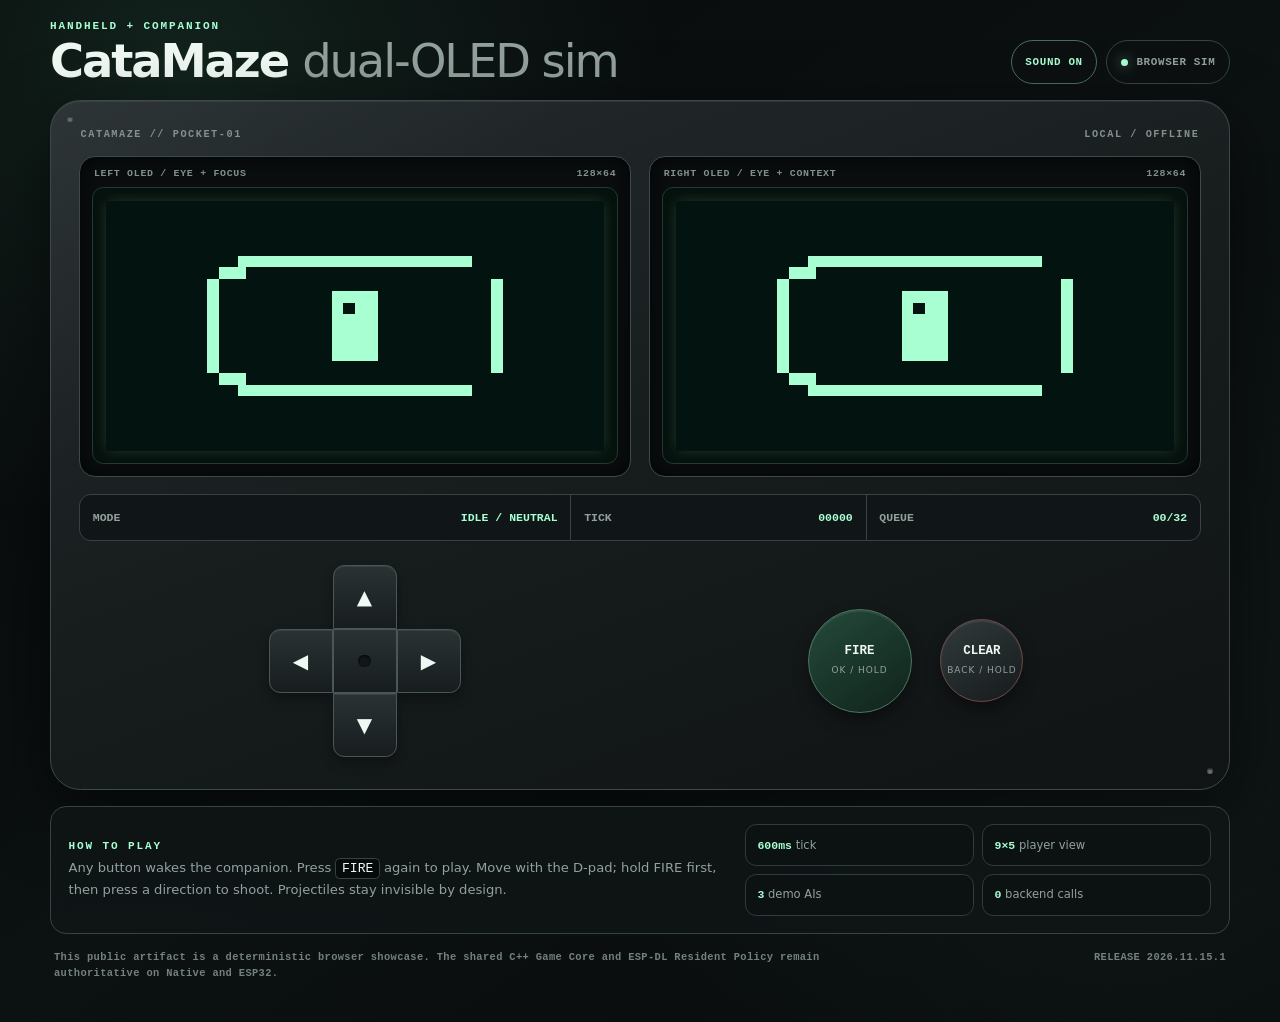
==== showcase/index.html @ 379202e7 "feat: add static dual-OLED browser showcase" ====
<!--
Created at: 2026-11-15 06:38 EST
Created by: Codex
Last Modified at: 2026-11-15 06:38 EST
Last Modified by: Codex
Defines the accessible, backend-free CataMaze dual-OLED showcase.
-->
<!doctype html>
<html lang="en">
  <head>
    <meta charset="utf-8">
    <meta name="viewport" content="width=device-width, initial-scale=1, viewport-fit=cover">
    <meta name="theme-color" content="#080b0c">
    <meta name="description" content="Play the backend-free dual-screen CataMaze browser simulation.">
    <title>CataMaze — Dual-OLED Browser Sim</title>
    <link rel="stylesheet" href="./app.css">
    <script src="./app.js" defer></script>
  </head>
  <body data-release="2026.11.15.1">
    <main class="shell">
      <header class="topbar">
        <div>
          <p class="eyebrow">HANDHELD + COMPANION</p>
          <h1>CataMaze <span>dual-OLED sim</span></h1>
        </div>
        <div class="runtime-cluster">
          <button class="sound-toggle" id="sound-toggle" type="button" aria-pressed="true">
            SOUND ON
          </button>
          <div class="runtime-badge" aria-label="This simulation runs locally in your browser">
            <span aria-hidden="true"></span>BROWSER SIM
          </div>
        </div>
      </header>

      <section class="device" aria-label="CataMaze handheld browser simulation">
        <div class="device-mark">
          <span>CATAMAZE // POCKET-01</span>
          <span>LOCAL / OFFLINE</span>
        </div>

        <div class="screens">
          <article class="screen-module">
            <div class="screen-heading"><span>LEFT OLED / EYE + FOCUS</span><span>128×64</span></div>
            <div class="screen-bezel">
              <canvas id="map-screen" width="128" height="64" role="img"
                aria-label="Left OLED showing the companion eye, menus, or nine by five local map">
                Left OLED display.
              </canvas>
            </div>
          </article>

          <article class="screen-module">
            <div class="screen-heading"><span>RIGHT OLED / EYE + CONTEXT</span><span>128×64</span></div>
            <div class="screen-bezel">
              <canvas id="hud-screen" width="128" height="64" role="img"
                aria-label="Right OLED showing the companion eye, context, or icon HUD">
                Right OLED display.
              </canvas>
            </div>
          </article>
        </div>

        <div class="status-strip" aria-live="polite" aria-atomic="true">
          <span><b>MODE</b><i id="status">IDLE</i></span>
          <span><b>TICK</b><i id="tick">00000</i></span>
          <span><b>QUEUE</b><i id="queue">00/32</i></span>
        </div>

        <div class="control-deck">
          <section class="dpad-panel" aria-label="Directional controls">
            <button class="key direction up" type="button" data-direction="UP" aria-label="Up">▲</button>
            <button class="key direction left" type="button" data-direction="LEFT" aria-label="Left">◀</button>
            <div class="dpad-center" aria-hidden="true"><span></span></div>
            <button class="key direction right" type="button" data-direction="RIGHT" aria-label="Right">▶</button>
            <button class="key direction down" type="button" data-direction="DOWN" aria-label="Down">▼</button>
          </section>

          <section class="action-panel" aria-label="Action controls">
            <button class="round-key fire" id="fire" type="button"
              aria-label="FIRE: confirm, or hold before a direction to shoot">
              <span>FIRE</span><small>OK / HOLD</small>
            </button>
            <button class="round-key clear" id="clear" type="button"
              aria-label="CLEAR: tap to go back or clear queue; hold 0.8 seconds to pause">
              <span>CLEAR</span><small>BACK / HOLD</small>
              <i aria-hidden="true"></i>
            </button>
          </section>
        </div>
      </section>

      <aside class="guide" aria-label="Control guide">
        <div>
          <p class="eyebrow">HOW TO PLAY</p>
          <p>Any button wakes the companion. Press <kbd>FIRE</kbd> again to play. Move with the D-pad; hold FIRE first, then press a direction to shoot. Projectiles stay invisible by design.</p>
        </div>
        <div class="legend" aria-label="Simulation facts">
          <span><b>600ms</b> tick</span>
          <span><b>9×5</b> player view</span>
          <span><b>3</b> demo AIs</span>
          <span><b>0</b> backend calls</span>
        </div>
      </aside>

      <footer>
        <p>This public artifact is a deterministic browser showcase. The shared C++ Game Core and ESP-DL Resident Policy remain authoritative on Native and ESP32.</p>
        <p>RELEASE 2026.11.15.1</p>
      </footer>
    </main>
  </body>
</html>
---- showcase/app.css ----
/*
Created at: 2026-11-15 06:38 EST
Created by: Codex
Last Modified at: 2026-11-15 06:38 EST
Last Modified by: Codex
Styles the responsive static handheld with immediate, accessible physical feedback.
*/

:root {
  color-scheme: dark;
  --bg: #080b0c;
  --panel: #121718;
  --panel-hi: #1b2324;
  --line: #364344;
  --ink: #eff8f2;
  --muted: #92a19c;
  --mint: #a7ffd2;
  --mint-deep: #0d2b21;
  --danger: #ff837b;
  --shadow: rgba(0, 0, 0, 0.55);
  font: 100%/1.5 ui-sans-serif, system-ui, -apple-system, BlinkMacSystemFont, "Segoe UI", sans-serif;
}

* { box-sizing: border-box; }

html { min-width: 320px; background: var(--bg); }

body {
  min-width: 320px;
  min-height: 100svh;
  margin: 0;
  color: var(--ink);
  background:
    radial-gradient(circle at 14% 6%, rgba(67, 150, 112, 0.17), transparent 30rem),
    radial-gradient(circle at 90% 75%, rgba(61, 92, 82, 0.12), transparent 34rem),
    linear-gradient(145deg, #07090a 0%, #0c1112 52%, #080b0c 100%);
  -webkit-tap-highlight-color: transparent;
}

button { font: inherit; }

.shell {
  width: min(1180px, calc(100% - 2rem));
  margin: 0 auto;
  padding: max(1.25rem, env(safe-area-inset-top)) max(0px, env(safe-area-inset-right))
    max(2.5rem, env(safe-area-inset-bottom)) max(0px, env(safe-area-inset-left));
}

.topbar {
  display: flex;
  align-items: flex-end;
  justify-content: space-between;
  gap: 1.5rem;
  margin-bottom: 1rem;
}

.eyebrow {
  margin: 0 0 0.3rem;
  color: var(--mint);
  font: 750 0.69rem/1.2 ui-monospace, SFMono-Regular, Menlo, monospace;
  letter-spacing: 0.17em;
}

h1 {
  margin: 0;
  font-size: clamp(1.75rem, 4.2vw, 2.9rem);
  line-height: 1;
  letter-spacing: -0.045em;
  font-optical-sizing: auto;
}

h1 span { color: var(--muted); font-weight: 430; }

.runtime-cluster {
  display: flex;
  align-items: center;
  gap: 0.55rem;
}

.runtime-badge,
.sound-toggle {
  min-height: 2.75rem;
  border: 1px solid var(--line);
  border-radius: 999px;
  color: var(--muted);
  background: rgba(12, 17, 18, 0.76);
  font: 750 0.68rem/1 ui-monospace, SFMono-Regular, Menlo, monospace;
  letter-spacing: 0.06em;
}

.runtime-badge {
  display: flex;
  align-items: center;
  gap: 0.5rem;
  padding: 0 0.85rem;
}

.runtime-badge span {
  width: 0.48rem;
  height: 0.48rem;
  border-radius: 50%;
  background: var(--mint);
  box-shadow: 0 0 0.8rem rgba(167, 255, 210, 0.62);
}

.sound-toggle {
  padding: 0 0.85rem;
  cursor: pointer;
  touch-action: manipulation;
}

.sound-toggle[aria-pressed="true"] { border-color: #47705f; color: var(--mint); }
.sound-toggle:active { transform: scale(0.97); }

.device {
  position: relative;
  padding: 1.75rem;
  overflow: hidden;
  border: 1px solid #3c4849;
  border-radius: 1.9rem;
  background:
    linear-gradient(145deg, rgba(255, 255, 255, 0.045), transparent 25%),
    linear-gradient(160deg, #252c2d 0%, #161b1c 54%, #101415 100%);
  box-shadow: 0 1.5rem 4.4rem var(--shadow), inset 0 1px rgba(255, 255, 255, 0.065);
}

.device::before,
.device::after {
  position: absolute;
  width: 0.38rem;
  height: 0.38rem;
  border-radius: 50%;
  background: #687173;
  box-shadow: inset 0 1px 2px #111;
  content: "";
}

.device::before { top: 0.9rem; left: 1rem; }
.device::after { right: 1rem; bottom: 0.9rem; }

.device-mark {
  display: flex;
  justify-content: space-between;
  gap: 1rem;
  margin: 0 0.1rem 1rem;
  color: #83908e;
  font: 750 0.64rem/1 ui-monospace, SFMono-Regular, Menlo, monospace;
  letter-spacing: 0.15em;
}

.screens {
  display: grid;
  grid-template-columns: repeat(2, minmax(0, 1fr));
  gap: 1.1rem;
}

.screen-module {
  min-width: 0;
  padding: 0.75rem;
  border: 1px solid #3e494a;
  border-radius: 1rem;
  background: #0a0e0f;
  box-shadow: inset 0 0 1.4rem #030505;
}

.screen-heading {
  display: flex;
  justify-content: space-between;
  gap: 0.5rem;
  margin: 0 0.12rem 0.55rem;
  color: #81908e;
  font: 750 0.62rem/1 ui-monospace, SFMono-Regular, Menlo, monospace;
  letter-spacing: 0.07em;
}

.screen-bezel {
  min-width: 0;
  overflow: hidden;
  padding: 0.8rem;
  border: 1px solid #273735;
  border-radius: 0.7rem;
  background: #020504;
  box-shadow: inset 0 0 1.75rem rgba(72, 255, 178, 0.09);
}

canvas {
  display: block;
  width: 100%;
  max-width: 100%;
  aspect-ratio: 2 / 1;
  border-radius: 0.2rem;
  background: #03130f;
  image-rendering: pixelated;
  image-rendering: crisp-edges;
  filter: drop-shadow(0 0 0.5rem rgba(167, 255, 210, 0.22));
}

.status-strip {
  display: grid;
  grid-template-columns: 1.25fr 0.75fr 0.85fr;
  gap: 1px;
  margin: 1.05rem 0;
  overflow: hidden;
  border: 1px solid var(--line);
  border-radius: 0.75rem;
  background: var(--line);
}

.status-strip span {
  display: flex;
  align-items: center;
  justify-content: space-between;
  min-width: 0;
  min-height: 2.8rem;
  padding: 0 0.8rem;
  background: #101617;
}

.status-strip b,
.status-strip i {
  font: 750 0.72rem/1.2 ui-monospace, SFMono-Regular, Menlo, monospace;
}

.status-strip b { color: var(--muted); }
.status-strip i { overflow: hidden; color: var(--mint); font-style: normal; text-overflow: ellipsis; }

.control-deck {
  display: grid;
  grid-template-columns: 1fr 1fr;
  align-items: center;
  gap: 2.25rem;
  padding: 0.45rem 1.75rem 0.25rem;
}

.dpad-panel {
  display: grid;
  grid-template: repeat(3, 4rem) / repeat(3, 4rem);
  justify-content: center;
  user-select: none;
}

.key,
.dpad-center {
  border: 1px solid #4a5657;
  background: linear-gradient(#2a3233, #171d1e);
}

.key {
  min-width: 4rem;
  min-height: 4rem;
  padding: 0;
  color: var(--ink);
  font-size: 1.25rem;
  cursor: pointer;
  touch-action: none;
  box-shadow: 0 0.38rem 0.75rem rgba(0, 0, 0, 0.3), inset 0 1px rgba(255, 255, 255, 0.07);
  transition: transform 90ms ease-out, color 90ms ease-out, background-color 90ms ease-out;
}

.key.active,
.key:active {
  z-index: 1;
  color: var(--mint);
  background: #12271f;
  transform: translateY(0.15rem) scale(0.98);
}

.up { grid-area: 1 / 2; border-radius: 0.7rem 0.7rem 0 0; }
.left { grid-area: 2 / 1; border-radius: 0.7rem 0 0 0.7rem; }
.dpad-center { position: relative; grid-area: 2 / 2; }
.right { grid-area: 2 / 3; border-radius: 0 0.7rem 0.7rem 0; }
.down { grid-area: 3 / 2; border-radius: 0 0 0.7rem 0.7rem; }

.dpad-center span {
  position: absolute;
  inset: 40%;
  border-radius: 50%;
  background: #111617;
  box-shadow: inset 0 1px 2px #050707;
}

.action-panel {
  display: flex;
  align-items: center;
  justify-content: center;
  gap: 1.8rem;
  user-select: none;
}

.round-key {
  position: relative;
  width: 5.2rem;
  height: 5.2rem;
  padding: 0;
  border: 1px solid #566362;
  border-radius: 50%;
  color: var(--ink);
  background: linear-gradient(145deg, #313a3b, #161b1c);
  cursor: pointer;
  touch-action: none;
  box-shadow: 0 0.5rem 1rem rgba(0, 0, 0, 0.38), inset 0 2px rgba(255, 255, 255, 0.07);
  transition: transform 90ms ease-out, border-color 90ms ease-out, color 90ms ease-out;
}

.round-key span,
.round-key small { display: block; }
.round-key span { font: 850 0.78rem/1 ui-monospace, SFMono-Regular, Menlo, monospace; }
.round-key small { margin-top: 0.42rem; color: var(--muted); font-size: 0.56rem; letter-spacing: 0.11em; }

.round-key.active,
.round-key:active {
  color: var(--mint);
  border-color: var(--mint);
  transform: translateY(0.18rem) scale(0.98);
}

.round-key.fire {
  width: 6.5rem;
  height: 6.5rem;
  border-color: #4b755f;
  background: linear-gradient(145deg, #244a3a, #10231b);
}

.round-key.clear { border-color: #704946; }

.round-key.clear i {
  position: absolute;
  inset: -0.28rem;
  border: 2px solid transparent;
  border-top-color: var(--danger);
  border-radius: 50%;
  opacity: 0;
  pointer-events: none;
}

.round-key.clear.charging i {
  opacity: 0.8;
  animation: charge-ring 800ms linear both;
}

@keyframes charge-ring { to { transform: rotate(360deg); } }

.guide {
  display: grid;
  grid-template-columns: 1.4fr 1fr;
  gap: 1.5rem;
  align-items: center;
  margin-top: 1rem;
  padding: 1.1rem;
  border: 1px solid var(--line);
  border-radius: 1rem;
  background: rgba(16, 22, 23, 0.82);
  backdrop-filter: blur(1rem) saturate(125%);
}

.guide p:last-child { margin: 0; color: var(--muted); font-size: 0.82rem; line-height: 1.55; }
kbd { padding: 0.12rem 0.34rem; border: 1px solid var(--line); border-radius: 0.28rem; color: var(--ink); background: #070a0b; }

.legend {
  display: grid;
  grid-template-columns: repeat(2, minmax(0, 1fr));
  gap: 0.5rem;
}

.legend span {
  min-width: 0;
  padding: 0.7rem;
  border: 1px solid #2f3b3c;
  border-radius: 0.7rem;
  color: var(--muted);
  background: #0c1112;
  font-size: 0.72rem;
}

.legend b { color: var(--mint); font-family: ui-monospace, SFMono-Regular, Menlo, monospace; }

footer {
  display: flex;
  justify-content: space-between;
  gap: 2rem;
  padding: 1rem 0.25rem 0;
  color: #74817e;
  font: 650 0.65rem/1.5 ui-monospace, SFMono-Regular, Menlo, monospace;
  letter-spacing: 0.035em;
}

footer p { margin: 0; }
footer p:first-child { max-width: 48rem; }
footer p:last-child { flex: 0 0 auto; }

button:focus-visible {
  outline: 3px solid var(--mint);
  outline-offset: 3px;
}

@media (max-width: 760px) {
  .shell {
    width: min(100% - 1rem, 34rem);
    padding-top: max(0.8rem, env(safe-area-inset-top));
  }

  .topbar { align-items: flex-start; gap: 0.8rem; }
  h1 { font-size: 1.78rem; }
  h1 span { display: block; margin-top: 0.3rem; font-size: 0.62em; letter-spacing: -0.02em; }
  .runtime-cluster { flex-direction: column-reverse; align-items: flex-end; gap: 0.35rem; }
  .runtime-badge, .sound-toggle { min-height: 2.25rem; font-size: 0.6rem; }

  .device { padding: 1.15rem 0.7rem 1.35rem; border-radius: 1.45rem; }
  .device-mark { margin-bottom: 0.7rem; font-size: 0.54rem; }
  .device-mark span:last-child { display: none; }
  .screens { grid-template-columns: minmax(0, 1fr); gap: 0.65rem; }
  .screen-module { padding: 0.58rem; border-radius: 0.8rem; }
  .screen-heading { margin-bottom: 0.42rem; font-size: 0.55rem; }
  .screen-bezel { padding: 0.55rem; }

  .status-strip { grid-template-columns: 1.2fr 0.8fr 0.9fr; margin: 0.72rem 0; }
  .status-strip span { min-height: 2.35rem; padding: 0 0.5rem; }
  .status-strip b, .status-strip i { font-size: 0.61rem; }

  .control-deck { grid-template-columns: 1fr 1fr; gap: 0.6rem; padding: 0.2rem 0 0; }
  .dpad-panel { grid-template: repeat(3, 3.2rem) / repeat(3, 3.2rem); }
  .key { min-width: 3.2rem; min-height: 3.2rem; }
  .action-panel { gap: 0.75rem; }
  .round-key { width: 4.25rem; height: 4.25rem; }
  .round-key.fire { width: 5.15rem; height: 5.15rem; }
  .round-key span { font-size: 0.67rem; }
  .round-key small { font-size: 0.48rem; }

  .guide { grid-template-columns: 1fr; gap: 0.9rem; padding: 0.9rem; }
  footer { display: block; }
  footer p:last-child { margin-top: 0.55rem; }
}

@media (max-width: 350px) {
  .shell { width: calc(100% - 0.6rem); }
  .topbar { padding-inline: 0.2rem; }
  .runtime-badge { display: none; }
  .control-deck { gap: 0.2rem; }
  .dpad-panel { grid-template: repeat(3, 3rem) / repeat(3, 3rem); }
  .key { min-width: 3rem; min-height: 3rem; }
  .action-panel { gap: 0.45rem; }
  .round-key { width: 4rem; height: 4rem; }
  .round-key.fire { width: 4.8rem; height: 4.8rem; }
}

@media (prefers-reduced-motion: reduce) {
  *, *::before, *::after { scroll-behavior: auto !important; animation-duration: 1ms !important; transition-duration: 1ms !important; }
}

@media (prefers-reduced-transparency: reduce) {
  .guide { background: #101617; backdrop-filter: none; }
}

@media (prefers-contrast: more) {
  :root { --line: #7c8a87; --muted: #c4cfcb; }
  .device, .screen-module, .guide { border-color: var(--muted); }
}
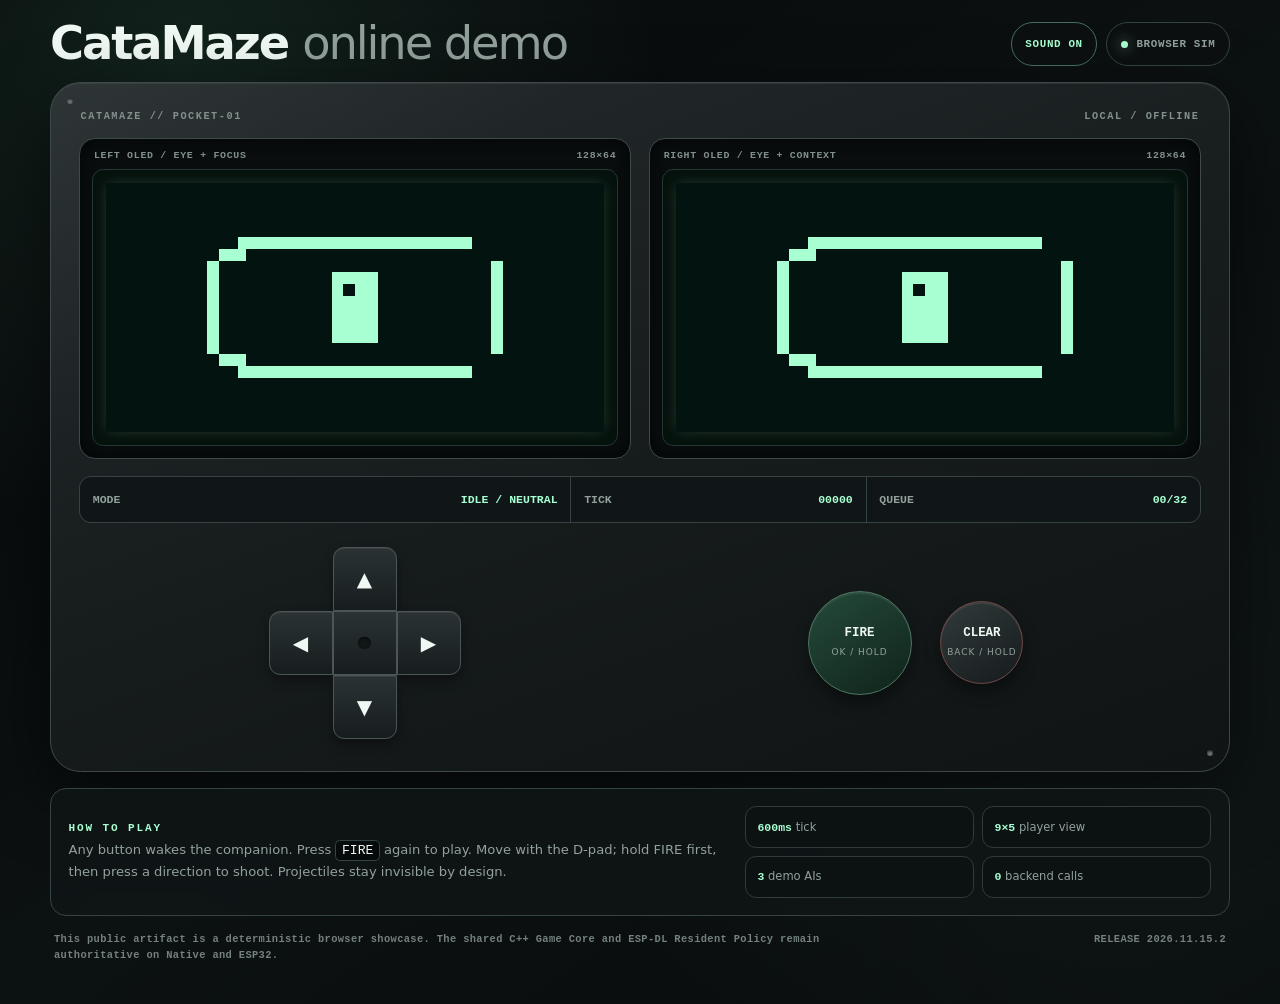
==== commit 1940f198: "fix: simplify online demo heading" ====
--- a/showcase/index.html
+++ b/showcase/index.html
@@ -1,7 +1,7 @@
 <!--
 Created at: 2026-11-15 06:38 EST
 Created by: Codex
-Last Modified at: 2026-11-15 06:38 EST
+Last Modified at: 2026-11-15 06:48 EST
 Last Modified by: Codex
 Defines the accessible, backend-free CataMaze dual-OLED showcase.
 -->
@@ -11,17 +11,16 @@
     <meta charset="utf-8">
     <meta name="viewport" content="width=device-width, initial-scale=1, viewport-fit=cover">
     <meta name="theme-color" content="#080b0c">
-    <meta name="description" content="Play the backend-free dual-screen CataMaze browser simulation.">
-    <title>CataMaze — Dual-OLED Browser Sim</title>
+    <meta name="description" content="Play the backend-free CataMaze online demo.">
+    <title>CataMaze — Online Demo</title>
     <link rel="stylesheet" href="./app.css">
     <script src="./app.js" defer></script>
   </head>
-  <body data-release="2026.11.15.1">
+  <body data-release="2026.11.15.2">
     <main class="shell">
       <header class="topbar">
         <div>
-          <p class="eyebrow">HANDHELD + COMPANION</p>
-          <h1>CataMaze <span>dual-OLED sim</span></h1>
+          <h1>CataMaze <span>online demo</span></h1>
         </div>
         <div class="runtime-cluster">
           <button class="sound-toggle" id="sound-toggle" type="button" aria-pressed="true">
@@ -105,7 +104,7 @@
 
       <footer>
         <p>This public artifact is a deterministic browser showcase. The shared C++ Game Core and ESP-DL Resident Policy remain authoritative on Native and ESP32.</p>
-        <p>RELEASE 2026.11.15.1</p>
+        <p>RELEASE 2026.11.15.2</p>
       </footer>
     </main>
   </body>
